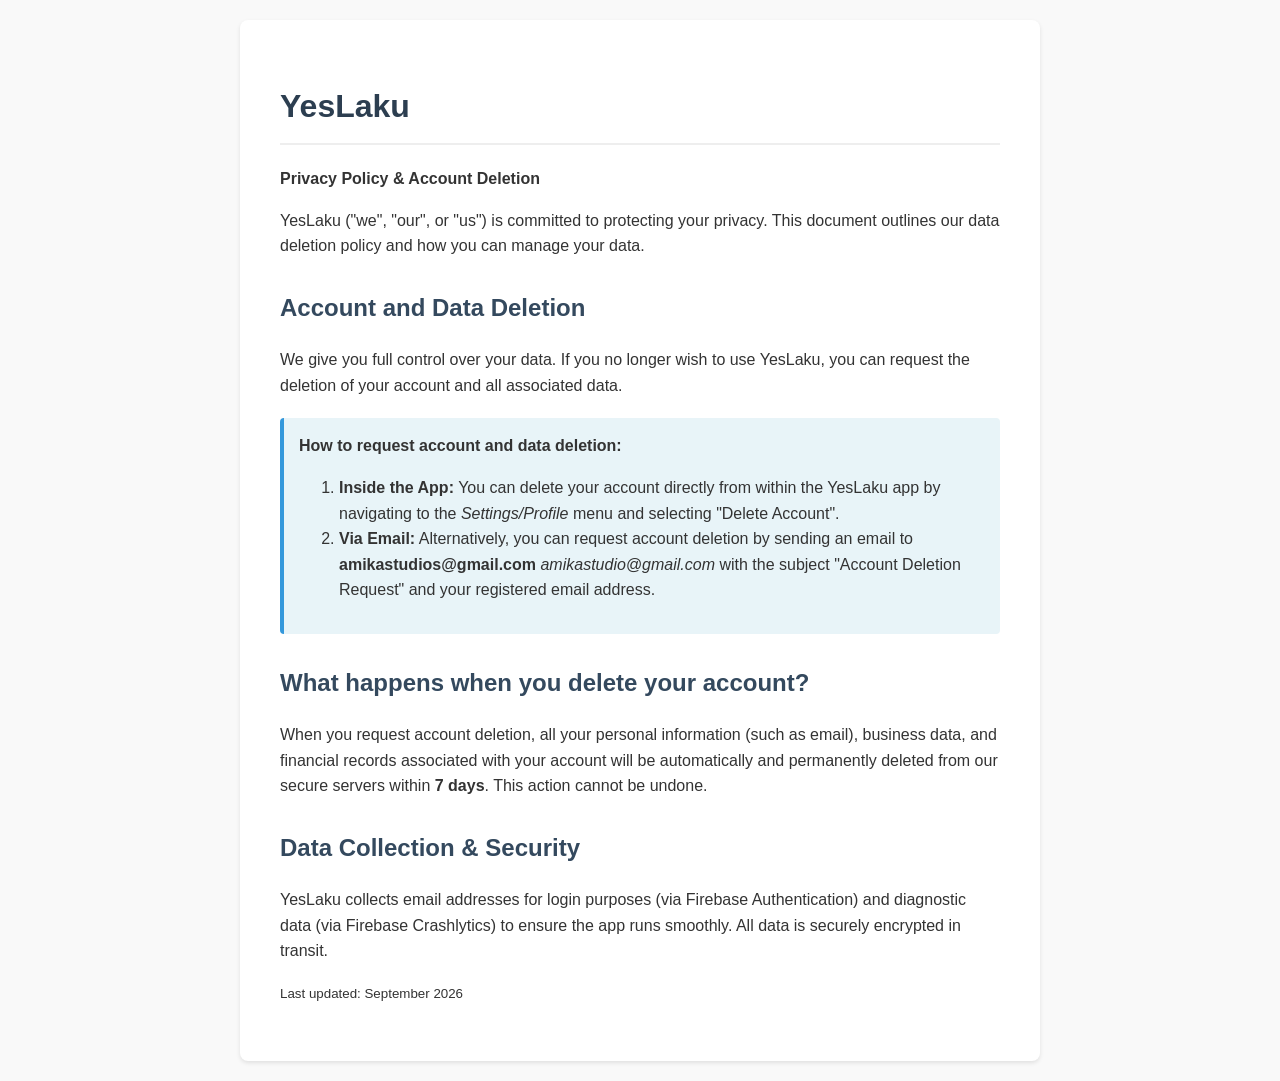
==== privacy-policy.html @ 159eb01d "Update email address for account deletion request" ====
<!DOCTYPE html>
<html lang="en">
<head>
    <meta charset="UTF-8">
    <meta name="viewport" content="width=device-width, initial-scale=1.0">
    <title>YesLaku - Privacy Policy & Account Deletion</title>
    <style>
        body {
            font-family: -apple-system, BlinkMacSystemFont, "Segoe UI", Roboto, Helvetica, Arial, sans-serif;
            line-height: 1.6;
            color: #333;
            max-width: 800px;
            margin: 0 auto;
            padding: 20px;
            background-color: #f9f9f9;
        }
        .container {
            background-color: #ffffff;
            padding: 40px;
            border-radius: 8px;
            box-shadow: 0 2px 4px rgba(0,0,0,0.1);
        }
        h1 { color: #2c3e50; border-bottom: 2px solid #eee; padding-bottom: 10px; }
        h2 { color: #34495e; margin-top: 30px; }
        p { margin-bottom: 15px; }
        .highlight {
            background-color: #e8f4f8;
            padding: 15px;
            border-left: 4px solid #3498db;
            border-radius: 4px;
            margin: 20px 0;
        }
    </style>
</head>
<body>
    <div class="container">
        <h1>YesLaku</h1>
        <p><strong>Privacy Policy & Account Deletion</strong></p>
        
        <p>YesLaku ("we", "our", or "us") is committed to protecting your privacy. This document outlines our data deletion policy and how you can manage your data.</p>

        <h2>Account and Data Deletion</h2>
        <p>We give you full control over your data. If you no longer wish to use YesLaku, you can request the deletion of your account and all associated data.</p>

        <div class="highlight">
            <strong>How to request account and data deletion:</strong>
            <ol>
                <li><strong>Inside the App:</strong> You can delete your account directly from within the YesLaku app by navigating to the <em>Settings/Profile</em> menu and selecting "Delete Account".</li>
                <li><strong>Via Email:</strong> Alternatively, you can request account deletion by sending an email to <strong>amikastudios@gmail.com</strong> <em>amikastudio@gmail.com</em> with the subject "Account Deletion Request" and your registered email address.</li>
            </ol>
        </div>

        <h2>What happens when you delete your account?</h2>
        <p>When you request account deletion, all your personal information (such as email), business data, and financial records associated with your account will be automatically and permanently deleted from our secure servers within <strong>7 days</strong>. This action cannot be undone.</p>

        <h2>Data Collection & Security</h2>
        <p>YesLaku collects email addresses for login purposes (via Firebase Authentication) and diagnostic data (via Firebase Crashlytics) to ensure the app runs smoothly. All data is securely encrypted in transit.</p>
        
        <p><small>Last updated: September 2026</small></p>
    </div>
</body>
</html>
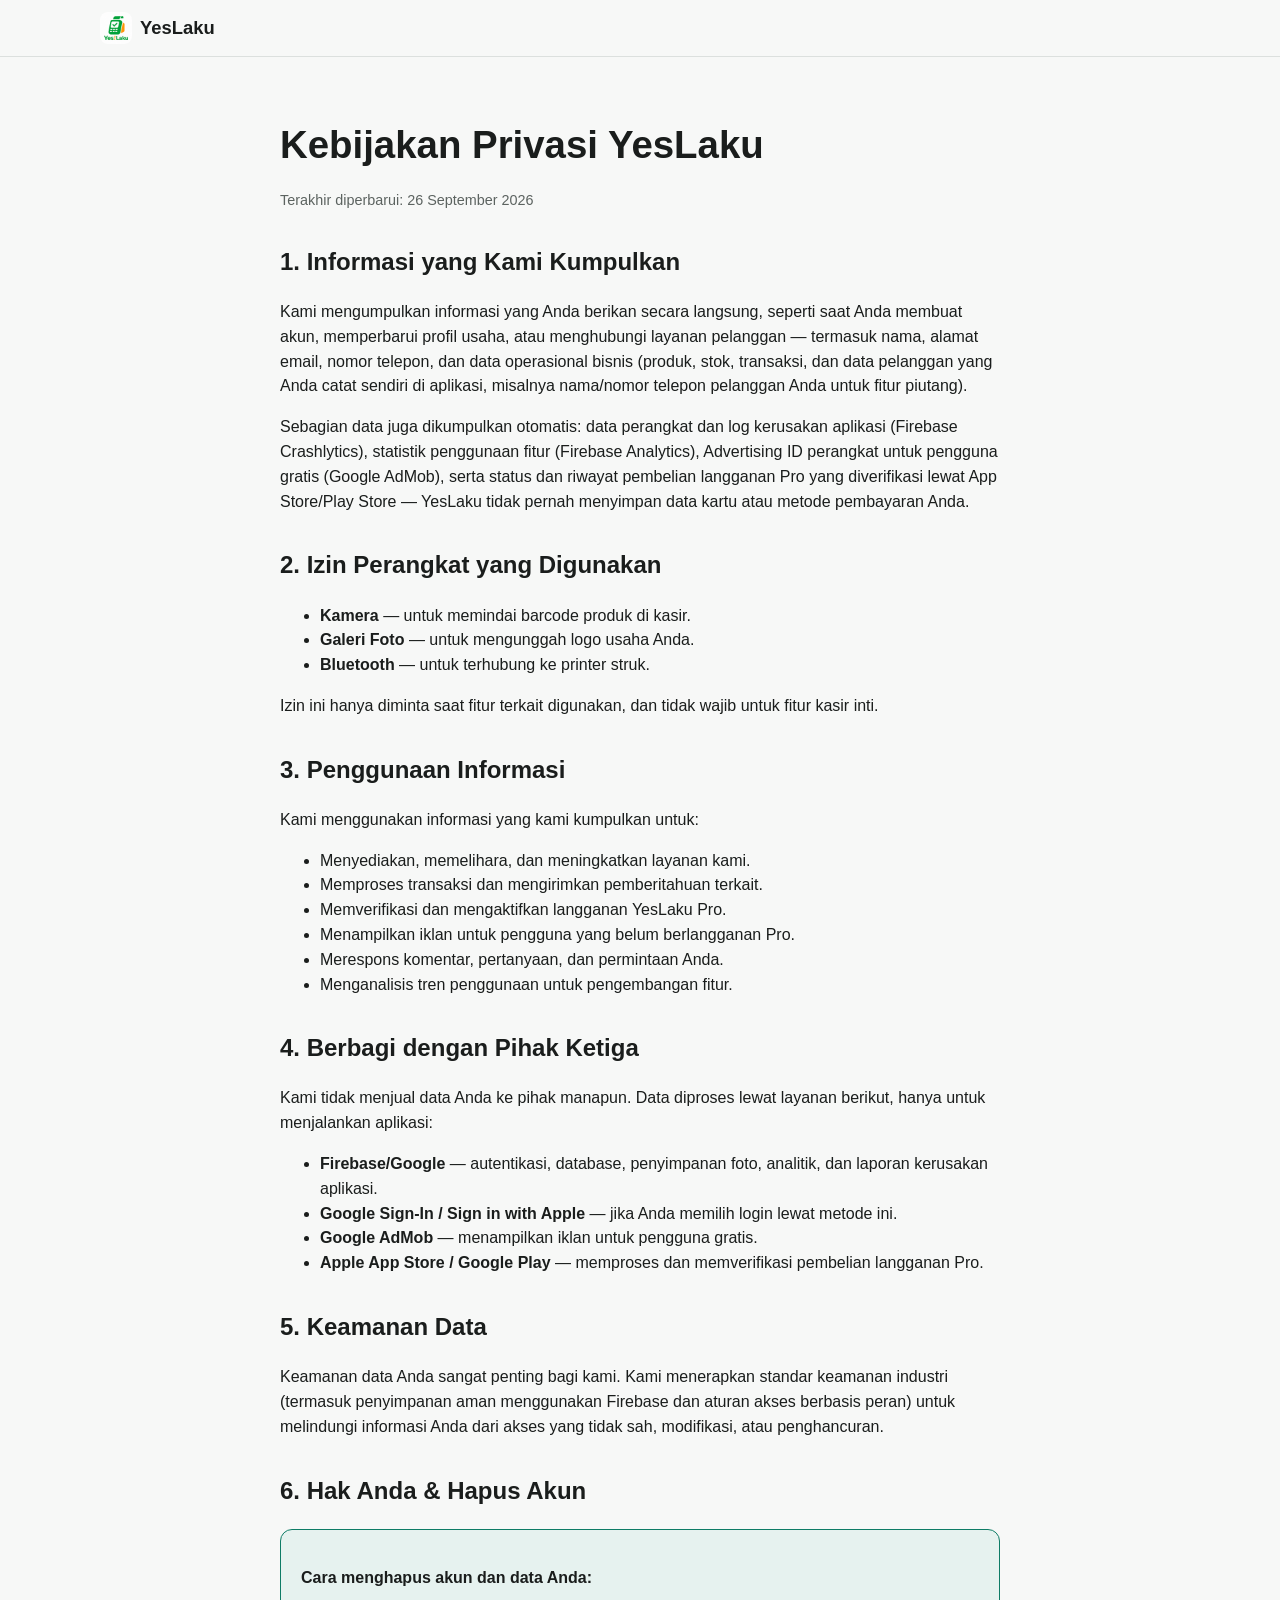
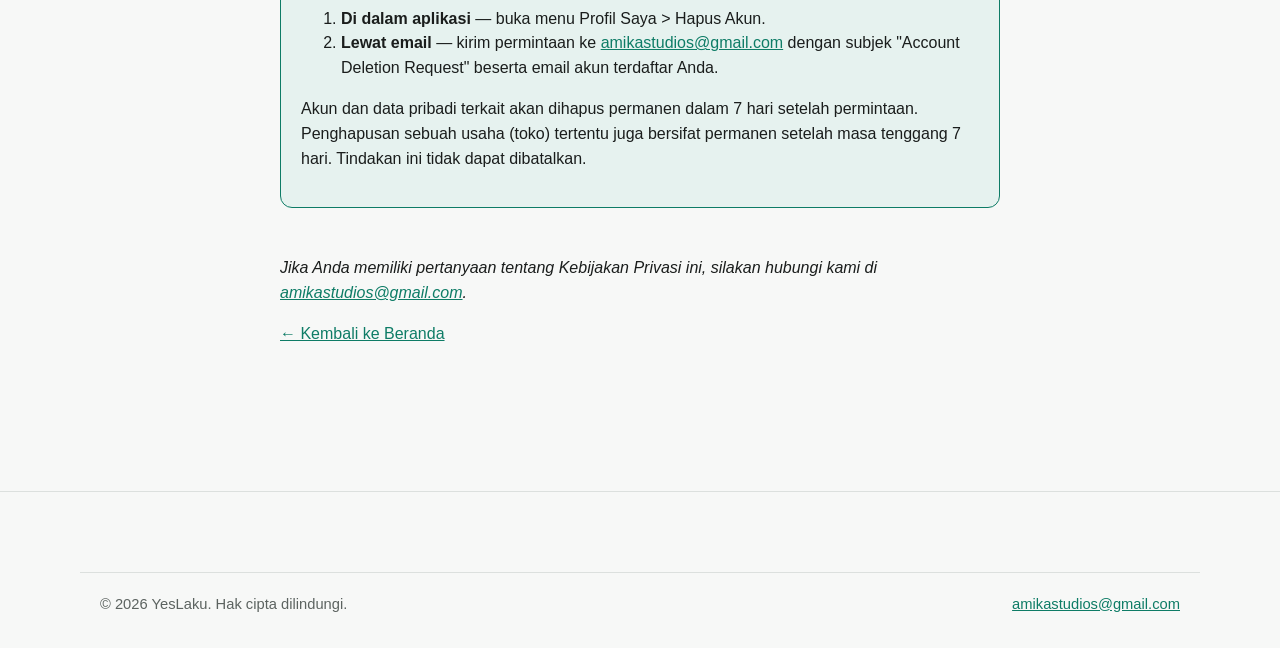
==== commit b2032469: "Replace temporary single-page site with full marketing website SEO-optimised homepage, 5 guide pages" ====
--- a/privacy-policy.html
+++ b/privacy-policy.html
@@ -1,62 +1,109 @@
-<!DOCTYPE html>
-<html lang="en">
+<!doctype html>
+<html lang="id">
 <head>
-    <meta charset="UTF-8">
-    <meta name="viewport" content="width=device-width, initial-scale=1.0">
-    <title>YesLaku - Privacy Policy & Account Deletion</title>
-    <style>
-        body {
-            font-family: -apple-system, BlinkMacSystemFont, "Segoe UI", Roboto, Helvetica, Arial, sans-serif;
-            line-height: 1.6;
-            color: #333;
-            max-width: 800px;
-            margin: 0 auto;
-            padding: 20px;
-            background-color: #f9f9f9;
-        }
-        .container {
-            background-color: #ffffff;
-            padding: 40px;
-            border-radius: 8px;
-            box-shadow: 0 2px 4px rgba(0,0,0,0.1);
-        }
-        h1 { color: #2c3e50; border-bottom: 2px solid #eee; padding-bottom: 10px; }
-        h2 { color: #34495e; margin-top: 30px; }
-        p { margin-bottom: 15px; }
-        .highlight {
-            background-color: #e8f4f8;
-            padding: 15px;
-            border-left: 4px solid #3498db;
-            border-radius: 4px;
-            margin: 20px 0;
-        }
-    </style>
+<meta charset="utf-8" />
+<meta name="viewport" content="width=device-width, initial-scale=1" />
+<title>Kebijakan Privasi — YesLaku</title>
+<meta name="description" content="Kebijakan Privasi YesLaku: data yang dikumpulkan, cara penggunaannya, pihak ketiga yang terlibat, dan cara menghapus akun." />
+<link rel="canonical" href="https://yeslaku.com/privacy-policy.html" />
+<link rel="icon" href="assets/images/app-icon.png" type="image/png" />
+<link rel="stylesheet" href="styles.css" />
 </head>
 <body>
-    <div class="container">
-        <h1>YesLaku</h1>
-        <p><strong>Privacy Policy & Account Deletion</strong></p>
-        
-        <p>YesLaku ("we", "our", or "us") is committed to protecting your privacy. This document outlines our data deletion policy and how you can manage your data.</p>
+<a href="#main" class="skip-link">Langsung ke konten utama</a>
+<header class="site-header">
+  <nav class="nav-bar" aria-label="Navigasi utama">
+    <a class="brand" href="/">
+      <img src="assets/images/app-icon.png" alt="" width="32" height="32" />
+      YesLaku
+    </a>
+  </nav>
+</header>
+<main id="main" class="guide-page">
+  <h1>Kebijakan Privasi YesLaku</h1>
+  <p class="guide-meta">Terakhir diperbarui: 26 September 2026</p>
 
-        <h2>Account and Data Deletion</h2>
-        <p>We give you full control over your data. If you no longer wish to use YesLaku, you can request the deletion of your account and all associated data.</p>
+  <h2>1. Informasi yang Kami Kumpulkan</h2>
+  <p>
+    Kami mengumpulkan informasi yang Anda berikan secara langsung, seperti
+    saat Anda membuat akun, memperbarui profil usaha, atau menghubungi
+    layanan pelanggan — termasuk nama, alamat email, nomor telepon, dan data
+    operasional bisnis (produk, stok, transaksi, dan data pelanggan yang
+    Anda catat sendiri di aplikasi, misalnya nama/nomor telepon pelanggan
+    Anda untuk fitur piutang).
+  </p>
+  <p>
+    Sebagian data juga dikumpulkan otomatis: data perangkat dan log
+    kerusakan aplikasi (Firebase Crashlytics), statistik penggunaan fitur
+    (Firebase Analytics), Advertising ID perangkat untuk pengguna gratis
+    (Google AdMob), serta status dan riwayat pembelian langganan Pro yang
+    diverifikasi lewat App Store/Play Store — YesLaku tidak pernah
+    menyimpan data kartu atau metode pembayaran Anda.
+  </p>
 
-        <div class="highlight">
-            <strong>How to request account and data deletion:</strong>
-            <ol>
-                <li><strong>Inside the App:</strong> You can delete your account directly from within the YesLaku app by navigating to the <em>Settings/Profile</em> menu and selecting "Delete Account".</li>
-                <li><strong>Via Email:</strong> Alternatively, you can request account deletion by sending an email to <strong>amikastudios@gmail.com</strong> <em>amikastudio@gmail.com</em> with the subject "Account Deletion Request" and your registered email address.</li>
-            </ol>
-        </div>
+  <h2>2. Izin Perangkat yang Digunakan</h2>
+  <ul>
+    <li><strong>Kamera</strong> — untuk memindai barcode produk di kasir.</li>
+    <li><strong>Galeri Foto</strong> — untuk mengunggah logo usaha Anda.</li>
+    <li><strong>Bluetooth</strong> — untuk terhubung ke printer struk.</li>
+  </ul>
+  <p>Izin ini hanya diminta saat fitur terkait digunakan, dan tidak wajib untuk fitur kasir inti.</p>
 
-        <h2>What happens when you delete your account?</h2>
-        <p>When you request account deletion, all your personal information (such as email), business data, and financial records associated with your account will be automatically and permanently deleted from our secure servers within <strong>7 days</strong>. This action cannot be undone.</p>
+  <h2>3. Penggunaan Informasi</h2>
+  <p>Kami menggunakan informasi yang kami kumpulkan untuk:</p>
+  <ul>
+    <li>Menyediakan, memelihara, dan meningkatkan layanan kami.</li>
+    <li>Memproses transaksi dan mengirimkan pemberitahuan terkait.</li>
+    <li>Memverifikasi dan mengaktifkan langganan YesLaku Pro.</li>
+    <li>Menampilkan iklan untuk pengguna yang belum berlangganan Pro.</li>
+    <li>Merespons komentar, pertanyaan, dan permintaan Anda.</li>
+    <li>Menganalisis tren penggunaan untuk pengembangan fitur.</li>
+  </ul>
 
-        <h2>Data Collection & Security</h2>
-        <p>YesLaku collects email addresses for login purposes (via Firebase Authentication) and diagnostic data (via Firebase Crashlytics) to ensure the app runs smoothly. All data is securely encrypted in transit.</p>
-        
-        <p><small>Last updated: September 2026</small></p>
-    </div>
+  <h2>4. Berbagi dengan Pihak Ketiga</h2>
+  <p>Kami tidak menjual data Anda ke pihak manapun. Data diproses lewat layanan berikut, hanya untuk menjalankan aplikasi:</p>
+  <ul>
+    <li><strong>Firebase/Google</strong> — autentikasi, database, penyimpanan foto, analitik, dan laporan kerusakan aplikasi.</li>
+    <li><strong>Google Sign-In / Sign in with Apple</strong> — jika Anda memilih login lewat metode ini.</li>
+    <li><strong>Google AdMob</strong> — menampilkan iklan untuk pengguna gratis.</li>
+    <li><strong>Apple App Store / Google Play</strong> — memproses dan memverifikasi pembelian langganan Pro.</li>
+  </ul>
+
+  <h2>5. Keamanan Data</h2>
+  <p>
+    Keamanan data Anda sangat penting bagi kami. Kami menerapkan standar
+    keamanan industri (termasuk penyimpanan aman menggunakan Firebase dan
+    aturan akses berbasis peran) untuk melindungi informasi Anda dari akses
+    yang tidak sah, modifikasi, atau penghancuran.
+  </p>
+
+  <h2>6. Hak Anda &amp; Hapus Akun</h2>
+  <div class="callout">
+    <p><strong>Cara menghapus akun dan data Anda:</strong></p>
+    <ol>
+      <li><strong>Di dalam aplikasi</strong> — buka menu Profil Saya &gt; Hapus Akun.</li>
+      <li><strong>Lewat email</strong> — kirim permintaan ke <a href="mailto:amikastudios@gmail.com">amikastudios@gmail.com</a> dengan subjek "Account Deletion Request" beserta email akun terdaftar Anda.</li>
+    </ol>
+    <p>
+      Akun dan data pribadi terkait akan dihapus permanen dalam 7 hari
+      setelah permintaan. Penghapusan sebuah usaha (toko) tertentu juga
+      bersifat permanen setelah masa tenggang 7 hari. Tindakan ini tidak
+      dapat dibatalkan.
+    </p>
+  </div>
+
+  <p style="margin-top: 48px; font-style: italic;">
+    Jika Anda memiliki pertanyaan tentang Kebijakan Privasi ini, silakan
+    hubungi kami di <a href="mailto:amikastudios@gmail.com">amikastudios@gmail.com</a>.
+  </p>
+
+  <p><a href="/">← Kembali ke Beranda</a></p>
+</main>
+<footer class="site-footer">
+  <div class="container footer-bottom">
+    <span>© 2026 YesLaku. Hak cipta dilindungi.</span>
+    <span><a href="mailto:amikastudios@gmail.com">amikastudios@gmail.com</a></span>
+  </div>
+</footer>
 </body>
 </html>
--- a/styles.css
+++ b/styles.css
@@ -0,0 +1,941 @@
+/* YesLaku marketing site — design tokens copied verbatim from the app's own
+   theme (lib/core/theme/app_theme.dart / app_colors.dart), not a separate
+   "marketing" palette. */
+:root {
+  --color-primary: #0e7c66;
+  --color-primary-dark: #0a5c4c;
+  --color-primary-light: #e6f2ef;
+  --color-bg: #f7f8f7;
+  --color-surface: #ffffff;
+  --color-text: #1a1d1c;
+  --color-text-secondary: #5c6360;
+  --color-border: #dce0de;
+  --color-success: #1b873f;
+  --color-warning: #b88217;
+  --color-danger: #c02b2b;
+  --color-info: #1d6fb8;
+  --radius-sm: 8px;
+  --radius-md: 12px;
+  --radius-lg: 16px;
+  --radius-xl: 24px;
+  --space-xs: 8px;
+  --space-sm: 12px;
+  --space-md: 20px;
+  --space-lg: 32px;
+  --space-xl: 48px;
+  --space-xxl: 80px;
+  --max-width: 1120px;
+  --font-sans:
+    -apple-system, BlinkMacSystemFont, 'Segoe UI', Roboto, Inter, Arial,
+    sans-serif;
+}
+
+* {
+  box-sizing: border-box;
+}
+
+html {
+  scroll-behavior: smooth;
+}
+
+@media (prefers-reduced-motion: reduce) {
+  html {
+    scroll-behavior: auto;
+  }
+  * {
+    animation-duration: 0.01ms !important;
+    animation-iteration-count: 1 !important;
+    transition-duration: 0.01ms !important;
+  }
+}
+
+body {
+  margin: 0;
+  font-family: var(--font-sans);
+  color: var(--color-text);
+  background: var(--color-bg);
+  line-height: 1.55;
+  -webkit-font-smoothing: antialiased;
+}
+
+img {
+  max-width: 100%;
+  display: block;
+}
+
+a {
+  color: var(--color-primary);
+}
+
+.container {
+  max-width: var(--max-width);
+  margin: 0 auto;
+  padding: 0 var(--space-md);
+}
+
+/* Skip link — accessibility */
+.skip-link {
+  position: absolute;
+  left: -9999px;
+  top: 0;
+  background: var(--color-primary);
+  color: #fff;
+  padding: var(--space-xs) var(--space-sm);
+  z-index: 100;
+  border-radius: 0 0 var(--radius-sm) 0;
+}
+.skip-link:focus {
+  left: 0;
+}
+
+/* Focus visibility */
+a:focus-visible,
+button:focus-visible,
+summary:focus-visible {
+  outline: 3px solid var(--color-info);
+  outline-offset: 2px;
+}
+
+/* ---------------- Header / nav ---------------- */
+.site-header {
+  position: sticky;
+  top: 0;
+  z-index: 50;
+  background: color-mix(in srgb, var(--color-bg) 92%, transparent);
+  backdrop-filter: blur(8px);
+  border-bottom: 1px solid var(--color-border);
+}
+
+.nav-bar {
+  display: flex;
+  align-items: center;
+  justify-content: space-between;
+  padding: var(--space-sm) var(--space-md);
+  max-width: var(--max-width);
+  margin: 0 auto;
+}
+
+.brand {
+  display: flex;
+  align-items: center;
+  gap: var(--space-xs);
+  font-weight: 800;
+  font-size: 1.15rem;
+  text-decoration: none;
+  color: var(--color-text);
+}
+
+.brand img {
+  width: 32px;
+  height: 32px;
+  border-radius: var(--radius-sm);
+}
+
+.nav-links {
+  display: flex;
+  gap: var(--space-md);
+  list-style: none;
+  margin: 0;
+  padding: 0;
+  align-items: center;
+}
+
+.nav-links a {
+  text-decoration: none;
+  color: var(--color-text);
+  font-weight: 600;
+  font-size: 0.95rem;
+}
+
+.nav-links a:hover {
+  color: var(--color-primary);
+}
+
+.nav-cta {
+  background: var(--color-primary);
+  color: #fff !important;
+  padding: 10px 18px;
+  border-radius: 999px;
+  font-weight: 700;
+}
+
+.nav-toggle {
+  display: none;
+  background: none;
+  border: 1px solid var(--color-border);
+  border-radius: var(--radius-sm);
+  padding: 8px 10px;
+  font-size: 1.2rem;
+}
+
+@media (max-width: 800px) {
+  .nav-toggle {
+    display: block;
+  }
+  .nav-links {
+    display: none;
+    position: absolute;
+    top: 100%;
+    left: 0;
+    right: 0;
+    flex-direction: column;
+    align-items: stretch;
+    background: var(--color-surface);
+    border-bottom: 1px solid var(--color-border);
+    padding: var(--space-sm) var(--space-md) var(--space-md);
+  }
+  .nav-links.open {
+    display: flex;
+  }
+  .nav-cta {
+    text-align: center;
+  }
+}
+
+/* ---------------- Buttons ---------------- */
+.btn {
+  display: inline-flex;
+  align-items: center;
+  justify-content: center;
+  gap: 8px;
+  padding: 14px 26px;
+  border-radius: 999px;
+  font-weight: 700;
+  font-size: 1rem;
+  text-decoration: none;
+  border: none;
+  cursor: pointer;
+}
+
+.btn-primary {
+  background: var(--color-primary);
+  color: #fff;
+}
+.btn-primary:hover {
+  background: var(--color-primary-dark);
+}
+
+.btn-secondary {
+  background: transparent;
+  color: var(--color-primary);
+  border: 1.5px solid var(--color-primary);
+}
+.btn-secondary:hover {
+  background: var(--color-primary-light);
+}
+
+/* ---------------- Hero ---------------- */
+.hero {
+  padding: var(--space-xxl) 0 var(--space-xl);
+}
+
+.hero-grid {
+  display: grid;
+  grid-template-columns: 1.1fr 0.9fr;
+  gap: var(--space-xl);
+  align-items: center;
+}
+
+@media (max-width: 900px) {
+  .hero-grid {
+    grid-template-columns: 1fr;
+    text-align: center;
+  }
+  .hero-actions {
+    justify-content: center;
+  }
+  .hero-benefit {
+    justify-content: center;
+  }
+}
+
+.eyebrow {
+  color: var(--color-primary);
+  font-weight: 800;
+  letter-spacing: 0.06em;
+  text-transform: uppercase;
+  font-size: 0.8rem;
+}
+
+.hero h1 {
+  font-size: clamp(2rem, 4.5vw, 3.1rem);
+  line-height: 1.15;
+  margin: var(--space-xs) 0 var(--space-sm);
+}
+
+.hero-sub {
+  font-size: 1.15rem;
+  color: var(--color-text-secondary);
+  max-width: 46ch;
+}
+
+.hero-actions {
+  display: flex;
+  gap: var(--space-sm);
+  flex-wrap: wrap;
+  margin-top: var(--space-md);
+}
+
+.hero-benefit {
+  display: flex;
+  align-items: center;
+  gap: 8px;
+  margin-top: var(--space-sm);
+  color: var(--color-text-secondary);
+  font-size: 0.95rem;
+}
+
+.hero-media {
+  position: relative;
+  display: flex;
+  justify-content: center;
+}
+
+.phone-frame {
+  width: min(320px, 80vw);
+  /* Fixed device aspect ratio — the frame's shape never depends on
+     whatever a given screenshot's real proportions happen to be, so a
+     screenshot with a lot of blank space in it (like the demo cart) can
+     never read as "stretched". */
+  aspect-ratio: 9 / 19.5;
+  border-radius: 36px;
+  border: 8px solid var(--color-text);
+  overflow: hidden;
+  box-shadow: 0 30px 60px -20px rgba(0, 0, 0, 0.35);
+  background: var(--color-text);
+}
+
+.phone-frame img {
+  width: 100%;
+  height: 100%;
+  object-fit: cover;
+  object-position: top center;
+  display: block;
+}
+
+/* ---------------- Section shells ---------------- */
+section {
+  padding: var(--space-xl) 0;
+}
+
+.section-head {
+  max-width: 640px;
+  margin: 0 auto var(--space-lg);
+  text-align: center;
+}
+
+.section-head h2 {
+  font-size: clamp(1.6rem, 3vw, 2.2rem);
+  margin-bottom: var(--space-xs);
+}
+
+.section-head p {
+  color: var(--color-text-secondary);
+  font-size: 1.05rem;
+}
+
+.alt-bg {
+  background: var(--color-surface);
+  border-top: 1px solid var(--color-border);
+  border-bottom: 1px solid var(--color-border);
+}
+
+/* ---------------- Problem / Solution ---------------- */
+.problem-grid {
+  display: grid;
+  grid-template-columns: 1fr 1fr;
+  gap: var(--space-lg);
+}
+
+@media (max-width: 800px) {
+  .problem-grid {
+    grid-template-columns: 1fr;
+  }
+}
+
+.problem-card {
+  background: var(--color-surface);
+  border: 1px solid var(--color-border);
+  border-radius: var(--radius-lg);
+  padding: var(--space-lg);
+}
+
+.problem-card.solution {
+  background: var(--color-primary-light);
+  border-color: var(--color-primary);
+}
+
+.problem-card h3 {
+  margin-top: 0;
+  display: flex;
+  align-items: center;
+  gap: 8px;
+}
+
+/* ---------------- Feature grid ---------------- */
+.feature-grid {
+  display: grid;
+  grid-template-columns: repeat(3, 1fr);
+  gap: var(--space-md);
+}
+
+@media (max-width: 900px) {
+  .feature-grid {
+    grid-template-columns: repeat(2, 1fr);
+  }
+}
+@media (max-width: 600px) {
+  .feature-grid {
+    grid-template-columns: 1fr;
+  }
+}
+
+.feature-card {
+  background: var(--color-surface);
+  border: 1px solid var(--color-border);
+  border-radius: var(--radius-lg);
+  padding: var(--space-md);
+  text-decoration: none;
+  color: inherit;
+  display: block;
+  transition:
+    transform 0.15s ease,
+    box-shadow 0.15s ease;
+}
+
+.feature-card:hover {
+  transform: translateY(-3px);
+  box-shadow: 0 12px 24px -12px rgba(0, 0, 0, 0.18);
+}
+
+.feature-icon {
+  width: 44px;
+  height: 44px;
+  border-radius: var(--radius-md);
+  background: var(--color-primary-light);
+  color: var(--color-primary);
+  display: flex;
+  align-items: center;
+  justify-content: center;
+  font-size: 1.3rem;
+  margin-bottom: var(--space-sm);
+}
+
+.feature-card h3 {
+  margin: 0 0 6px;
+  font-size: 1.05rem;
+}
+
+.feature-card p {
+  margin: 0;
+  color: var(--color-text-secondary);
+  font-size: 0.95rem;
+}
+
+.feature-link {
+  display: inline-block;
+  margin-top: var(--space-xs);
+  font-weight: 700;
+  font-size: 0.9rem;
+}
+
+/* ---------------- How it works ---------------- */
+.steps {
+  display: grid;
+  grid-template-columns: repeat(4, 1fr);
+  gap: var(--space-md);
+  counter-reset: step;
+}
+
+@media (max-width: 900px) {
+  .steps {
+    grid-template-columns: repeat(2, 1fr);
+  }
+}
+@media (max-width: 560px) {
+  .steps {
+    grid-template-columns: 1fr;
+  }
+}
+
+.step {
+  text-align: left;
+}
+
+.step-number {
+  width: 36px;
+  height: 36px;
+  border-radius: 50%;
+  background: var(--color-primary);
+  color: #fff;
+  display: flex;
+  align-items: center;
+  justify-content: center;
+  font-weight: 800;
+  margin-bottom: var(--space-xs);
+}
+
+.step h3 {
+  margin: 0 0 4px;
+  font-size: 1rem;
+}
+.step p {
+  margin: 0;
+  color: var(--color-text-secondary);
+  font-size: 0.92rem;
+}
+
+/* ---------------- Screenshots: coverflow carousel ---------------- */
+.carousel {
+  display: flex;
+  align-items: center;
+  justify-content: center;
+  gap: var(--space-sm);
+}
+
+.carousel-track {
+  position: relative;
+  width: 100%;
+  max-width: 640px;
+  height: 420px;
+  perspective: 1200px;
+  touch-action: pan-y;
+}
+
+.carousel-card {
+  --card-w: 190px;
+  position: absolute;
+  top: 50%;
+  left: 50%;
+  width: var(--card-w);
+  aspect-ratio: 9 / 19.5;
+  margin: 0;
+  border-radius: var(--radius-lg);
+  border: 1px solid var(--color-border);
+  box-shadow: 0 24px 48px -24px rgba(0, 0, 0, 0.3);
+  background: var(--color-surface);
+  overflow: hidden;
+  cursor: pointer;
+  transition:
+    transform 0.5s cubic-bezier(0.22, 0.61, 0.36, 1),
+    opacity 0.5s ease;
+  transform: translate(-50%, -50%) scale(0.6);
+  opacity: 0;
+  pointer-events: none;
+}
+
+.carousel-card img {
+  width: 100%;
+  height: 100%;
+  object-fit: cover;
+  object-position: top center;
+  display: block;
+}
+
+.carousel-card.is-active {
+  transform: translate(-50%, -50%) scale(1);
+  opacity: 1;
+  z-index: 3;
+  pointer-events: auto;
+}
+
+.carousel-card.is-prev {
+  transform: translate(calc(-50% - 130px), -50%) scale(0.82) rotateY(10deg);
+  opacity: 0.65;
+  z-index: 2;
+  pointer-events: auto;
+}
+
+.carousel-card.is-next {
+  transform: translate(calc(-50% + 130px), -50%) scale(0.82) rotateY(-10deg);
+  opacity: 0.65;
+  z-index: 2;
+  pointer-events: auto;
+}
+
+@media (max-width: 560px) {
+  .carousel-track {
+    height: 360px;
+  }
+  .carousel-card {
+    --card-w: 160px;
+  }
+  .carousel-card.is-prev {
+    transform: translate(calc(-50% - 100px), -50%) scale(0.8) rotateY(10deg);
+  }
+  .carousel-card.is-next {
+    transform: translate(calc(-50% + 100px), -50%) scale(0.8) rotateY(-10deg);
+  }
+}
+
+.carousel-arrow {
+  flex-shrink: 0;
+  width: 44px;
+  height: 44px;
+  border-radius: 50%;
+  border: 1px solid var(--color-border);
+  background: var(--color-surface);
+  color: var(--color-text);
+  font-size: 1.4rem;
+  line-height: 1;
+  cursor: pointer;
+  display: flex;
+  align-items: center;
+  justify-content: center;
+}
+
+.carousel-arrow:hover {
+  border-color: var(--color-primary);
+  color: var(--color-primary);
+}
+
+.carousel-caption {
+  text-align: center;
+  font-weight: 700;
+  margin: var(--space-md) 0 var(--space-xs);
+  min-height: 1.4em;
+}
+
+.carousel-dots {
+  display: flex;
+  justify-content: center;
+  gap: 8px;
+  margin-bottom: var(--space-sm);
+}
+
+.carousel-dots button {
+  width: 9px;
+  height: 9px;
+  border-radius: 50%;
+  border: none;
+  padding: 0;
+  background: var(--color-border);
+  cursor: pointer;
+  transition:
+    width 0.2s ease,
+    background 0.2s ease;
+}
+
+.carousel-dots button[aria-selected='true'] {
+  background: var(--color-primary);
+  width: 22px;
+  border-radius: 999px;
+}
+
+.screenshot-note {
+  text-align: center;
+  color: var(--color-text-secondary);
+  font-size: 0.85rem;
+  margin-top: var(--space-sm);
+}
+
+/* ---------------- Use cases ---------------- */
+.usecase-grid {
+  display: grid;
+  grid-template-columns: repeat(2, 1fr);
+  gap: var(--space-md);
+}
+@media (max-width: 700px) {
+  .usecase-grid {
+    grid-template-columns: 1fr;
+  }
+}
+.usecase-card {
+  border: 1px solid var(--color-border);
+  border-radius: var(--radius-lg);
+  padding: var(--space-md);
+  background: var(--color-surface);
+}
+.usecase-card h3 {
+  margin-top: 0;
+}
+.usecase-card a {
+  font-weight: 700;
+  font-size: 0.9rem;
+}
+
+/* ---------------- Guides ---------------- */
+.guide-grid {
+  display: grid;
+  grid-template-columns: repeat(3, 1fr);
+  gap: var(--space-md);
+}
+@media (max-width: 900px) {
+  .guide-grid {
+    grid-template-columns: repeat(2, 1fr);
+  }
+}
+@media (max-width: 600px) {
+  .guide-grid {
+    grid-template-columns: 1fr;
+  }
+}
+.guide-card {
+  border: 1px solid var(--color-border);
+  border-radius: var(--radius-lg);
+  padding: var(--space-md);
+  background: var(--color-surface);
+  text-decoration: none;
+  color: inherit;
+  display: flex;
+  flex-direction: column;
+  gap: 6px;
+}
+.guide-card:hover {
+  border-color: var(--color-primary);
+}
+.guide-card .tag {
+  font-size: 0.75rem;
+  font-weight: 700;
+  color: var(--color-primary);
+  text-transform: uppercase;
+  letter-spacing: 0.04em;
+}
+.guide-card h3 {
+  margin: 0;
+  font-size: 1.05rem;
+}
+.guide-card p {
+  margin: 0;
+  color: var(--color-text-secondary);
+  font-size: 0.92rem;
+}
+.guide-card .read-more {
+  margin-top: auto;
+  font-weight: 700;
+  font-size: 0.9rem;
+}
+
+/* ---------------- FAQ ---------------- */
+.faq-list {
+  max-width: 760px;
+  margin: 0 auto;
+}
+
+.faq-item {
+  border-bottom: 1px solid var(--color-border);
+  padding: var(--space-sm) 0;
+}
+
+.faq-item summary {
+  cursor: pointer;
+  font-weight: 700;
+  font-size: 1.02rem;
+  list-style: none;
+  display: flex;
+  justify-content: space-between;
+  align-items: center;
+  gap: var(--space-sm);
+}
+
+.faq-item summary::-webkit-details-marker {
+  display: none;
+}
+
+.faq-item summary::after {
+  content: '+';
+  font-size: 1.4rem;
+  font-weight: 400;
+  color: var(--color-primary);
+  flex-shrink: 0;
+}
+
+.faq-item[open] summary::after {
+  content: '\2212';
+}
+
+.faq-item p {
+  color: var(--color-text-secondary);
+  margin: var(--space-xs) 0 0;
+}
+
+.faq-item a {
+  font-weight: 700;
+}
+
+/* ---------------- Final CTA ---------------- */
+.final-cta {
+  background: var(--color-primary);
+  color: #fff;
+  border-radius: var(--radius-xl);
+  padding: var(--space-xl);
+  text-align: center;
+  margin: 0 var(--space-md);
+}
+
+.final-cta h2 {
+  margin-top: 0;
+  font-size: clamp(1.6rem, 3vw, 2.2rem);
+}
+
+.final-cta p {
+  opacity: 0.92;
+  max-width: 50ch;
+  margin: 0 auto var(--space-md);
+}
+
+.final-cta .btn-primary {
+  background: #fff;
+  color: var(--color-primary);
+}
+.final-cta .btn-primary:hover {
+  background: var(--color-bg);
+}
+
+.final-cta .after-click {
+  margin-top: var(--space-sm);
+  font-size: 0.85rem;
+  opacity: 0.85;
+}
+
+/* ---------------- Footer ---------------- */
+footer.site-footer {
+  border-top: 1px solid var(--color-border);
+  padding: var(--space-xl) 0 var(--space-lg);
+  margin-top: var(--space-xl);
+  color: var(--color-text-secondary);
+  font-size: 0.92rem;
+}
+
+.footer-grid {
+  display: grid;
+  grid-template-columns: 2fr repeat(3, 1fr);
+  gap: var(--space-md);
+}
+
+@media (max-width: 800px) {
+  .footer-grid {
+    grid-template-columns: repeat(2, 1fr);
+  }
+}
+
+.footer-grid h4 {
+  color: var(--color-text);
+  font-size: 0.85rem;
+  text-transform: uppercase;
+  letter-spacing: 0.04em;
+  margin: 0 0 var(--space-xs);
+}
+
+.footer-grid ul {
+  list-style: none;
+  margin: 0;
+  padding: 0;
+}
+
+.footer-grid li {
+  margin-bottom: 6px;
+}
+
+.footer-grid a {
+  color: var(--color-text-secondary);
+  text-decoration: none;
+}
+.footer-grid a:hover {
+  color: var(--color-primary);
+}
+
+.footer-bottom {
+  border-top: 1px solid var(--color-border);
+  margin-top: var(--space-lg);
+  padding-top: var(--space-md);
+  display: flex;
+  justify-content: space-between;
+  flex-wrap: wrap;
+  gap: var(--space-xs);
+}
+
+/* ---------------- Guide page layout ---------------- */
+.guide-page {
+  max-width: 760px;
+  margin: 0 auto;
+  padding: var(--space-lg) var(--space-md) var(--space-xxl);
+}
+
+.breadcrumbs {
+  font-size: 0.85rem;
+  color: var(--color-text-secondary);
+  margin-bottom: var(--space-md);
+}
+.breadcrumbs a {
+  color: var(--color-text-secondary);
+  text-decoration: none;
+}
+.breadcrumbs a:hover {
+  color: var(--color-primary);
+}
+
+.guide-page h1 {
+  font-size: clamp(1.7rem, 3.5vw, 2.4rem);
+  margin-bottom: var(--space-xs);
+}
+
+.guide-meta {
+  color: var(--color-text-secondary);
+  font-size: 0.9rem;
+  margin-bottom: var(--space-lg);
+}
+
+.guide-page h2 {
+  margin-top: var(--space-lg);
+}
+
+.callout {
+  background: var(--color-primary-light);
+  border: 1px solid var(--color-primary);
+  border-radius: var(--radius-md);
+  padding: var(--space-md);
+  margin: var(--space-md) 0;
+}
+
+.mistake-list li,
+.tip-list li {
+  margin-bottom: 8px;
+}
+
+.guide-cta {
+  background: var(--color-surface);
+  border: 1px solid var(--color-border);
+  border-radius: var(--radius-lg);
+  padding: var(--space-md);
+  text-align: center;
+  margin: var(--space-lg) 0;
+}
+
+.related-guides {
+  display: grid;
+  grid-template-columns: repeat(2, 1fr);
+  gap: var(--space-sm);
+  margin-top: var(--space-sm);
+}
+@media (max-width: 600px) {
+  .related-guides {
+    grid-template-columns: 1fr;
+  }
+}
+
+/* ---------------- 404 ---------------- */
+.error-page {
+  min-height: 60vh;
+  display: flex;
+  flex-direction: column;
+  align-items: center;
+  justify-content: center;
+  text-align: center;
+  padding: var(--space-xxl) var(--space-md);
+}
+.error-page h1 {
+  font-size: 4rem;
+  margin: 0;
+  color: var(--color-primary);
+}
+
+/* ---------------- Utility ---------------- */
+.visually-hidden {
+  position: absolute;
+  width: 1px;
+  height: 1px;
+  overflow: hidden;
+  clip: rect(0 0 0 0);
+  white-space: nowrap;
+}
